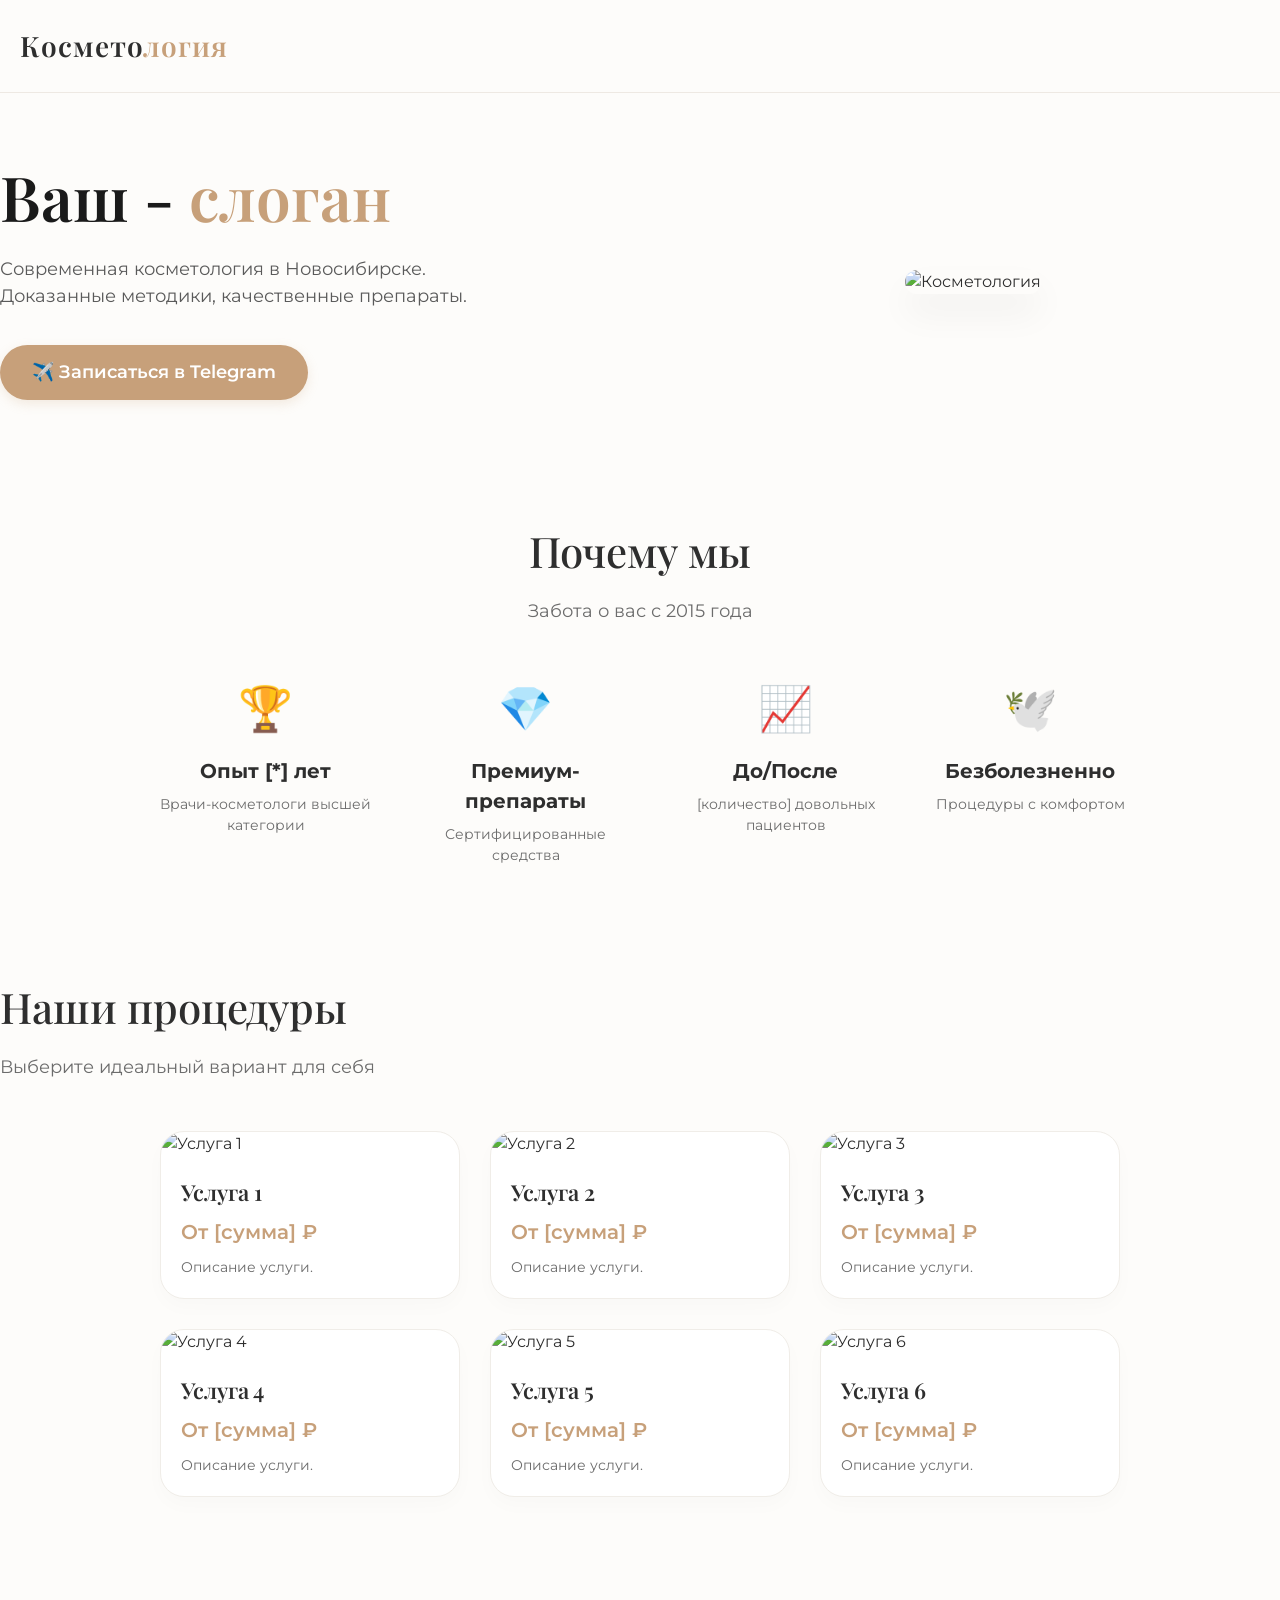
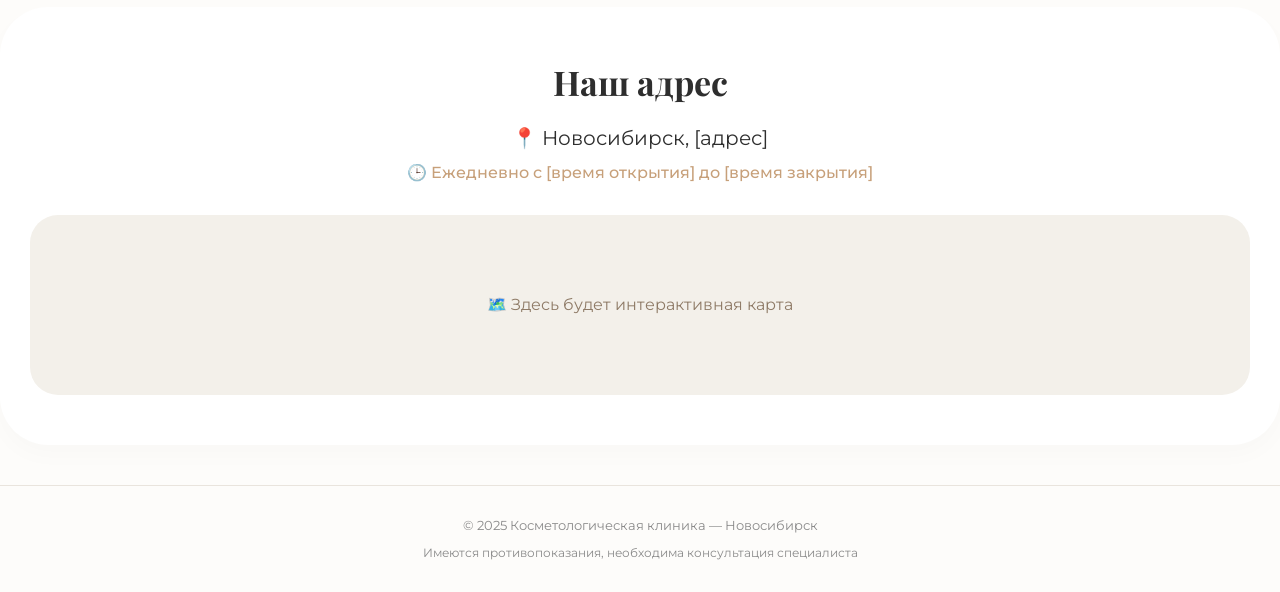
==== index.html @ be89365b "Add files via upload" ====
<!DOCTYPE html>
<html lang="ru">
<head>
    <meta charset="UTF-8">
    <meta name="viewport" content="width=device-width, initial-scale=1.0, user-scalable=yes">
    <title>Косметологическая клиника | Новосибирск</title>
    <!-- Премиальные шрифты -->
    <link href="https://fonts.googleapis.com/css2?family=Montserrat:wght@300;400;500;600;700&family=Playfair+Display:wght@400;500;600;700&display=swap" rel="stylesheet">
    <style>
        * {
            margin: 0;
            padding: 0;
            box-sizing: border-box;
        }

        body {
            background-color: #FDFCFA; /* светлый, тёплый фон */
            font-family: 'Montserrat', sans-serif;
            color: #2E2E2E;
            line-height: 1.5;
            scroll-behavior: smooth;
        }

        .container {
            max-width: 1300px;
            margin: 0 auto;
            padding: 0 20px;
        }

        /* ШАПКА */
        .header {
            padding: 25px 0;
            background: rgba(253,252,250,0.96);
            backdrop-filter: blur(8px);
            position: sticky;
            top: 0;
            z-index: 100;
            border-bottom: 1px solid #EEE9E3;
        }
        .logo {
            font-family: 'Playfair Display', serif;
            font-size: 28px;
            font-weight: 600;
            letter-spacing: 1px;
            color: #2E2E2E;
        }
        .logo span {
            color: #C7A07A; /* тёплый акцент */
        }

        /* ГЛАВНЫЙ ЭКРАН (HERO) */
        .hero {
            display: flex;
            align-items: center;
            justify-content: space-between;
            flex-wrap: wrap;
            gap: 50px;
            padding: 70px 0 50px;
        }
        .hero-content {
            flex: 1;
        }
        .hero-title {
            font-family: 'Playfair Display', serif;
            font-size: clamp(38px, 6vw, 62px);
            font-weight: 600;
            line-height: 1.1;
            margin-bottom: 25px;
            color: #1A1A1A;
        }
        .hero-title .accent {
            color: #C7A07A;
        }
        .hero-subtitle {
            font-size: 18px;
            font-weight: 400;
            margin-bottom: 35px;
            max-width: 500px;
            color: #5A5A5A;
        }
        .btn-telegram {
            display: inline-flex;
            align-items: center;
            gap: 12px;
            background: #C7A07A;
            color: white;
            padding: 14px 32px;
            border-radius: 50px;
            text-decoration: none;
            font-weight: 600;
            font-size: 18px;
            transition: all 0.3s;
            box-shadow: 0 4px 12px rgba(199,160,122,0.2);
        }
        .btn-telegram:hover {
            background: #B0855E;
            transform: translateY(-2px);
        }
        .hero-image {
            flex: 1;
            text-align: center;
        }
        .hero-image img {
            max-width: 100%;
            border-radius: 30px;
            box-shadow: 0 20px 35px rgba(0,0,0,0.05);
        }

        /* Блок преимуществ */
        .features {
            padding: 70px 0 40px;
            text-align: center;
        }
        .section-title {
            font-family: 'Playfair Display', serif;
            font-size: 42px;
            font-weight: 500;
            margin-bottom: 15px;
        }
        .section-sub {
            color: #6C6C6C;
            font-size: 18px;
            margin-bottom: 50px;
        }
        .features-grid {
            display: flex;
            flex-wrap: wrap;
            justify-content: center;
            gap: 40px;
        }
        .feature {
            max-width: 220px;
        }
        .feature-icon {
            font-size: 44px;
            margin-bottom: 15px;
        }
        .feature h4 {
            font-size: 20px;
            margin-bottom: 8px;
        }
        .feature p {
            font-size: 14px;
            color: #6C6C6C;
        }

        /* Услуги (6 карточек) */
        .services {
            padding: 70px 0;
        }
        .services-grid {
            display: flex;
            flex-wrap: wrap;
            gap: 30px;
            justify-content: center;
        }
        .service-card {
            background: #FFFFFF;
            border-radius: 24px;
            width: 300px;
            overflow: hidden;
            box-shadow: 0 8px 20px rgba(0,0,0,0.02);
            transition: all 0.4s;
            border: 1px solid #F0EDE8;
            opacity: 0;
            transform: translateY(30px);
            transition: opacity 0.7s ease, transform 0.7s ease, box-shadow 0.3s;
        }
        .service-card.visible {
            opacity: 1;
            transform: translateY(0);
        }
        .service-card:hover {
            transform: translateY(-6px);
            box-shadow: 0 20px 30px rgba(0,0,0,0.05);
        }
        .service-img {
            width: 100%;
            height: 200px;
            object-fit: cover;
        }
        .service-info {
            padding: 20px;
        }
        .service-name {
            font-family: 'Playfair Display', serif;
            font-size: 22px;
            font-weight: 600;
            margin-bottom: 8px;
        }
        .service-price {
            color: #C7A07A;
            font-size: 20px;
            font-weight: 600;
            margin-bottom: 10px;
        }
        .service-desc {
            font-size: 14px;
            color: #6C6C6C;
        }

        /* Локация */
        .location {
            background: #FFFFFF;
            border-radius: 48px;
            padding: 50px 30px;
            margin: 40px auto;
            text-align: center;
            box-shadow: 0 10px 25px rgba(0,0,0,0.02);
        }
        .location h3 {
            font-family: 'Playfair Display', serif;
            font-size: 34px;
            margin-bottom: 15px;
        }
        .address {
            font-size: 20px;
            margin-bottom: 8px;
        }
        .work-time {
            color: #C7A07A;
            font-weight: 500;
        }
        .map-placeholder {
            background: #F3F0EA;
            height: 180px;
            border-radius: 28px;
            margin-top: 30px;
            display: flex;
            align-items: center;
            justify-content: center;
            color: #8E7A66;
        }

        /* Футер */
        .footer {
            text-align: center;
            padding: 30px 0;
            border-top: 1px solid #E9E4DD;
            font-size: 13px;
            color: #8A8A8A;
        }

        @media (max-width: 800px) {
            .hero {
                flex-direction: column;
                text-align: center;
            }
            .hero-subtitle {
                margin-left: auto;
                margin-right: auto;
            }
            .section-title {
                font-size: 32px;
            }
            .service-card {
                width: 100%;
                max-width: 340px;
            }
        }
    </style>
</head>
<body>

<div class="header">
    <div class="container">
        <div class="logo">Космето<span>логия</span></div>
    </div>
</div>

<div class="hero container">
    <div class="hero-content">
        <h1 class="hero-title">Ваш - <span class="accent">слоган</span></h1>
        <p class="hero-subtitle">Современная косметология в Новосибирске. Доказанные методики, качественные препараты.</p>
        <!-- ЗАМЕНИТЕ ССЫЛКУ НА ВАШУ (бот или менеджер) -->
        <a href="https://t.me/ваш_логин" target="_blank" class="btn-telegram">✈️ Записаться в Telegram</a>
    </div>
    <div class="hero-image">
        <!-- ЗАМЕНИТЕ НА СВОЮ КАРТИНКУ -->
        <img src="https://avatars.mds.yandex.net/i?id=492011c2c0ffd00ecc04573c05a57e35_l-4825035-images-thumbs&n=13" alt="Косметология">
    </div>
</div>

<div class="features container">
    <h2 class="section-title">Почему мы</h2>
    <div class="section-sub">Забота о вас с 2015 года</div>
    <div class="features-grid">
        <div class="feature"><div class="feature-icon">🏆</div><h4>Опыт [*] лет</h4><p>Врачи-косметологи высшей категории</p></div>
        <div class="feature"><div class="feature-icon">💎</div><h4>Премиум-препараты</h4><p>Сертифицированные средства</p></div>
        <div class="feature"><div class="feature-icon">📈</div><h4>До/После</h4><p>[количество] довольных пациентов</p></div>
        <div class="feature"><div class="feature-icon">🕊️</div><h4>Безболезненно</h4><p>Процедуры с комфортом</p></div>
    </div>
</div>

<div class="services container">
    <h2 class="section-title">Наши процедуры</h2>
    <div class="section-sub">Выберите идеальный вариант для себя</div>
    <div class="services-grid">
        <!-- Услуга 1 -->
        <div class="service-card" data-animate>
            <img class="service-img" src="https://images.pexels.com/photos/4041392/pexels-photo-4041392.jpeg?auto=compress&cs=tinysrgb&w=600" alt="Услуга 1">
            <div class="service-info">
                <div class="service-name">Услуга 1</div>
                <div class="service-price">От [сумма] ₽</div>
                <div class="service-desc">Описание услуги.</div>
            </div>
        </div>
        <!-- Услуга 2 -->
        <div class="service-card" data-animate>
            <img class="service-img" src="https://images.pexels.com/photos/3997968/pexels-photo-3997968.jpeg?auto=compress&cs=tinysrgb&w=600" alt="Услуга 2">
            <div class="service-info">
                <div class="service-name">Услуга 2</div>
                <div class="service-price">От [сумма] ₽</div>
                <div class="service-desc">Описание услуги.</div>
            </div>
        </div>
        <!-- Услуга 3 -->
        <div class="service-card" data-animate>
            <img class="service-img" src="https://images.pexels.com/photos/3825535/pexels-photo-3825535.jpeg?auto=compress&cs=tinysrgb&w=600" alt="Услуга 3">
            <div class="service-info">
                <div class="service-name">Услуга 3</div>
                <div class="service-price">От [сумма] ₽</div>
                <div class="service-desc">Описание услуги.</div>
            </div>
        </div>
        <!-- Услуга 4 -->
        <div class="service-card" data-animate>
            <img class="service-img" src="https://melsytechclinics.ru/wp-content/uploads/inekczionnaya-kosmetologiya.jpeg" alt="Услуга 4">
            <div class="service-info">
                <div class="service-name">Услуга 4</div>
                <div class="service-price">От [сумма] ₽</div>
                <div class="service-desc">Описание услуги.</div>
            </div>
        </div>
        <!-- Услуга 5 -->
        <div class="service-card" data-animate>
            <img class="service-img" src="https://images.pexels.com/photos/4041392/pexels-photo-4041392.jpeg?auto=compress&cs=tinysrgb&w=600" alt="Услуга 5">
            <div class="service-info">
                <div class="service-name">Услуга 5</div>
                <div class="service-price">От [сумма] ₽</div>
                <div class="service-desc">Описание услуги.</div>
            </div>
        </div>
        <!-- Услуга 6 -->
        <div class="service-card" data-animate>
            <img class="service-img" src="https://images.pexels.com/photos/3997968/pexels-photo-3997968.jpeg?auto=compress&cs=tinysrgb&w=600" alt="Услуга 6">
            <div class="service-info">
                <div class="service-name">Услуга 6</div>
                <div class="service-price">От [сумма] ₽</div>
                <div class="service-desc">Описание услуги.</div>
            </div>
        </div>
    </div>
</div>

<div class="location container">
    <h3>Наш адрес</h3>
    <div class="address">📍 Новосибирск, [адрес]</div>
    <div class="work-time">🕒 Ежедневно с [время открытия] до [время закрытия]</div>
    <div class="map-placeholder">
        🗺️ Здесь будет интерактивная карта
    </div>
</div>

<div class="footer container">
    <p>© 2025 Косметологическая клиника — Новосибирск</p>
    <p style="font-size: 12px; margin-top: 8px;">Имеются противопоказания, необходима консультация специалиста</p>
</div>

<script>
    // Анимация появления при скролле
    const cards = document.querySelectorAll('[data-animate]');
    const observer = new IntersectionObserver((entries) => {
        entries.forEach(entry => {
            if (entry.isIntersecting) {
                entry.target.classList.add('visible');
            }
        });
    }, { threshold: 0.2 });
    cards.forEach(card => observer.observe(card));

    // Если карточки уже видны при загрузке
    window.addEventListener('load', () => {
        cards.forEach(card => {
            const rect = card.getBoundingClientRect();
            if (rect.top < window.innerHeight - 100) {
                card.classList.add('visible');
            }
        });
    });
</script>
</body>
</html>
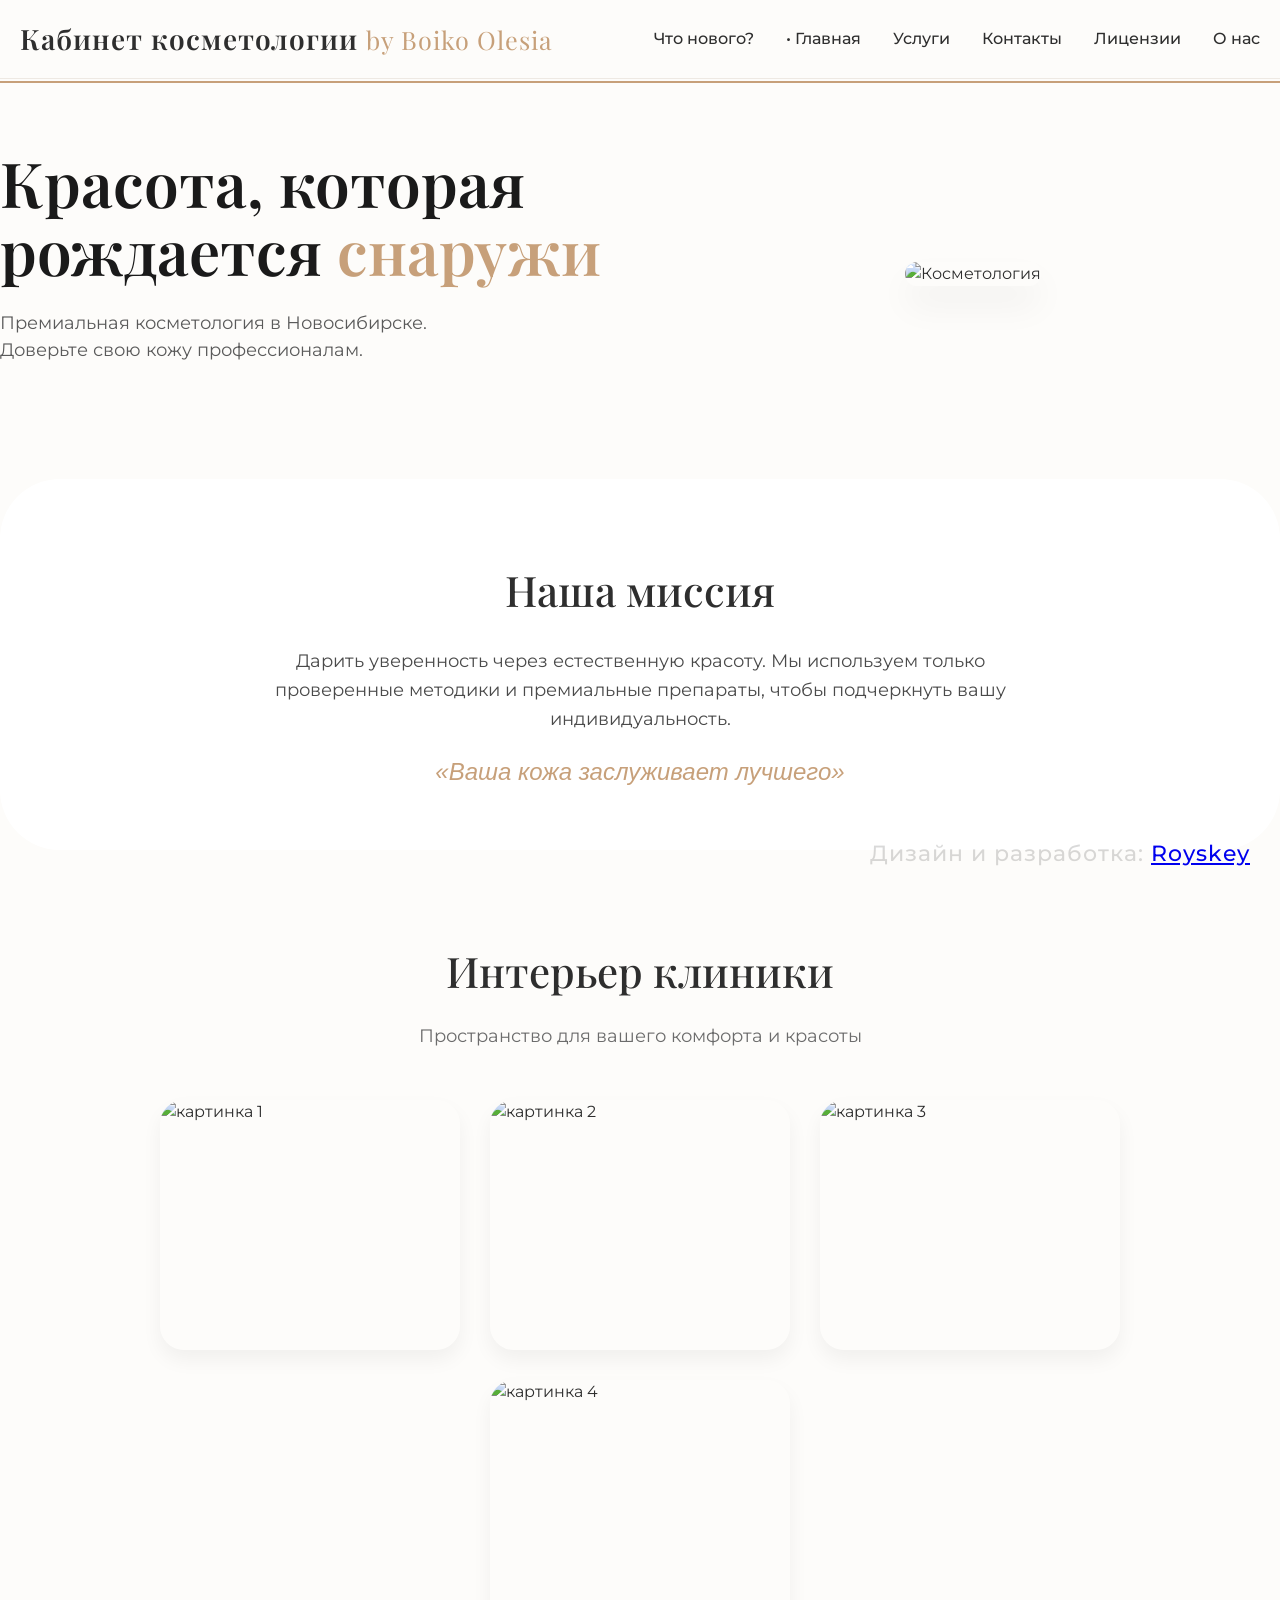
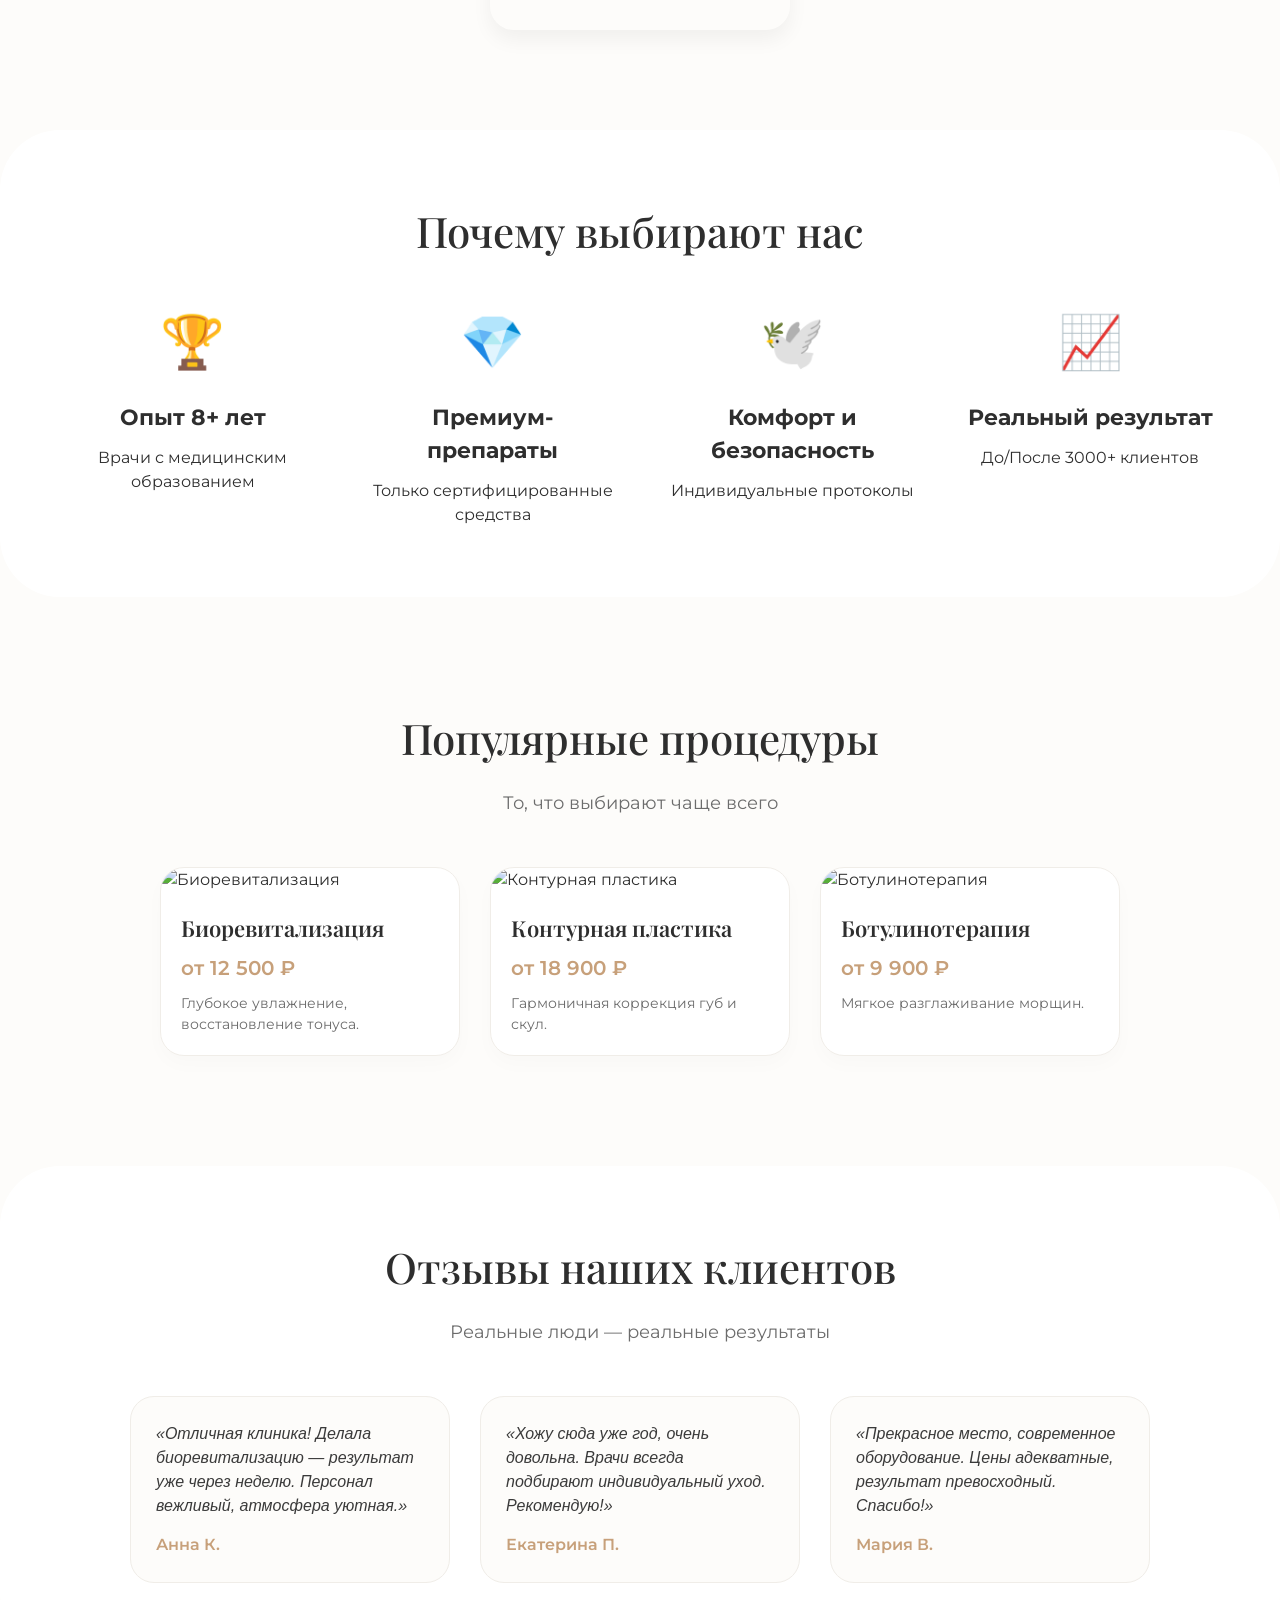
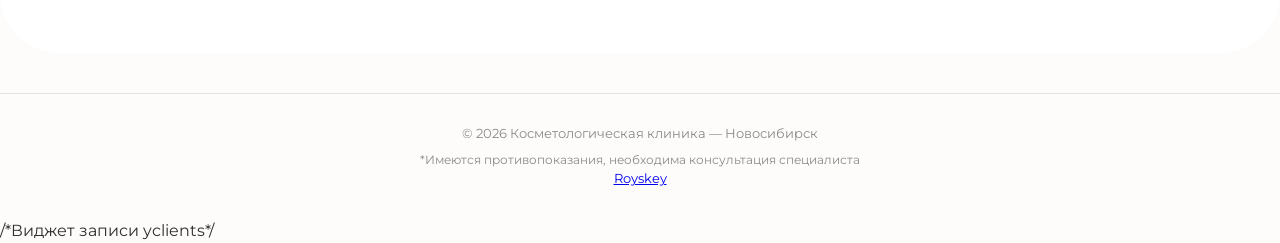
==== commit 2f30f4f7: "Add files via upload" ====
--- a/index.html
+++ b/index.html
@@ -1,393 +1,199 @@
 <!DOCTYPE html>
 <html lang="ru">
+
 <head>
     <meta charset="UTF-8">
     <meta name="viewport" content="width=device-width, initial-scale=1.0, user-scalable=yes">
-    <title>Косметологическая клиника | Новосибирск</title>
-    <!-- Премиальные шрифты -->
+    <title>Кабинет косметологии by Boiko Olesia | Главная</title>
+    <!-- Подключаем общий CSS -->
+    <link rel="stylesheet" href="style2.css">
+    <!-- Шрифты -->
     <link href="https://fonts.googleapis.com/css2?family=Montserrat:wght@300;400;500;600;700&family=Playfair+Display:wght@400;500;600;700&display=swap" rel="stylesheet">
-    <style>
-        * {
-            margin: 0;
-            padding: 0;
-            box-sizing: border-box;
+
+<!-- Код для формы заявки QForm-->
+<script type="text/javascript" async="async">
+      (function () {
+    function init() {
+          const scr = document.createElement("script");
+          scr.type = "text/javascript";
+          scr.async = "async";
+          scr.src = "//cdn.qform.io/forms.js?v=" + new Date().getTime();
+          scr.charset="UTF-8";
+          const scrInsert = document.getElementsByTagName("script")[0];
+          scrInsert.parentNode.insertBefore(scr, scrInsert);
         }
+        const d = document;
+        const w = window;
+        if (d.readyState === "interactive") {
+          init();
+        } else {
+          if (w.attachEvent) {
+    w.attachEvent("onload", init);
+          } else {
+    w.addEventListener("DOMContentLoaded", init, false);
+          }
+        }
+      })();
+    </script>
 
-        body {
-            background-color: #FDFCFA; /* светлый, тёплый фон */
-            font-family: 'Montserrat', sans-serif;
-            color: #2E2E2E;
-            line-height: 1.5;
-            scroll-behavior: smooth;
-        }
+</head>
 
-        .container {
-            max-width: 1300px;
-            margin: 0 auto;
-            padding: 0 20px;
-        }
-
-        /* ШАПКА */
-        .header {
-            padding: 25px 0;
-            background: rgba(253,252,250,0.96);
-            backdrop-filter: blur(8px);
-            position: sticky;
-            top: 0;
-            z-index: 100;
-            border-bottom: 1px solid #EEE9E3;
-        }
-        .logo {
-            font-family: 'Playfair Display', serif;
-            font-size: 28px;
-            font-weight: 600;
-            letter-spacing: 1px;
-            color: #2E2E2E;
-        }
-        .logo span {
-            color: #C7A07A; /* тёплый акцент */
-        }
-
-        /* ГЛАВНЫЙ ЭКРАН (HERO) */
-        .hero {
-            display: flex;
-            align-items: center;
-            justify-content: space-between;
-            flex-wrap: wrap;
-            gap: 50px;
-            padding: 70px 0 50px;
-        }
-        .hero-content {
-            flex: 1;
-        }
-        .hero-title {
-            font-family: 'Playfair Display', serif;
-            font-size: clamp(38px, 6vw, 62px);
-            font-weight: 600;
-            line-height: 1.1;
-            margin-bottom: 25px;
-            color: #1A1A1A;
-        }
-        .hero-title .accent {
-            color: #C7A07A;
-        }
-        .hero-subtitle {
-            font-size: 18px;
-            font-weight: 400;
-            margin-bottom: 35px;
-            max-width: 500px;
-            color: #5A5A5A;
-        }
-        .btn-telegram {
-            display: inline-flex;
-            align-items: center;
-            gap: 12px;
-            background: #C7A07A;
-            color: white;
-            padding: 14px 32px;
-            border-radius: 50px;
-            text-decoration: none;
-            font-weight: 600;
-            font-size: 18px;
-            transition: all 0.3s;
-            box-shadow: 0 4px 12px rgba(199,160,122,0.2);
-        }
-        .btn-telegram:hover {
-            background: #B0855E;
-            transform: translateY(-2px);
-        }
-        .hero-image {
-            flex: 1;
-            text-align: center;
-        }
-        .hero-image img {
-            max-width: 100%;
-            border-radius: 30px;
-            box-shadow: 0 20px 35px rgba(0,0,0,0.05);
-        }
-
-        /* Блок преимуществ */
-        .features {
-            padding: 70px 0 40px;
-            text-align: center;
-        }
-        .section-title {
-            font-family: 'Playfair Display', serif;
-            font-size: 42px;
-            font-weight: 500;
-            margin-bottom: 15px;
-        }
-        .section-sub {
-            color: #6C6C6C;
-            font-size: 18px;
-            margin-bottom: 50px;
-        }
-        .features-grid {
-            display: flex;
-            flex-wrap: wrap;
-            justify-content: center;
-            gap: 40px;
-        }
-        .feature {
-            max-width: 220px;
-        }
-        .feature-icon {
-            font-size: 44px;
-            margin-bottom: 15px;
-        }
-        .feature h4 {
-            font-size: 20px;
-            margin-bottom: 8px;
-        }
-        .feature p {
-            font-size: 14px;
-            color: #6C6C6C;
-        }
-
-        /* Услуги (6 карточек) */
-        .services {
-            padding: 70px 0;
-        }
-        .services-grid {
-            display: flex;
-            flex-wrap: wrap;
-            gap: 30px;
-            justify-content: center;
-        }
-        .service-card {
-            background: #FFFFFF;
-            border-radius: 24px;
-            width: 300px;
-            overflow: hidden;
-            box-shadow: 0 8px 20px rgba(0,0,0,0.02);
-            transition: all 0.4s;
-            border: 1px solid #F0EDE8;
-            opacity: 0;
-            transform: translateY(30px);
-            transition: opacity 0.7s ease, transform 0.7s ease, box-shadow 0.3s;
-        }
-        .service-card.visible {
-            opacity: 1;
-            transform: translateY(0);
-        }
-        .service-card:hover {
-            transform: translateY(-6px);
-            box-shadow: 0 20px 30px rgba(0,0,0,0.05);
-        }
-        .service-img {
-            width: 100%;
-            height: 200px;
-            object-fit: cover;
-        }
-        .service-info {
-            padding: 20px;
-        }
-        .service-name {
-            font-family: 'Playfair Display', serif;
-            font-size: 22px;
-            font-weight: 600;
-            margin-bottom: 8px;
-        }
-        .service-price {
-            color: #C7A07A;
-            font-size: 20px;
-            font-weight: 600;
-            margin-bottom: 10px;
-        }
-        .service-desc {
-            font-size: 14px;
-            color: #6C6C6C;
-        }
-
-        /* Локация */
-        .location {
-            background: #FFFFFF;
-            border-radius: 48px;
-            padding: 50px 30px;
-            margin: 40px auto;
-            text-align: center;
-            box-shadow: 0 10px 25px rgba(0,0,0,0.02);
-        }
-        .location h3 {
-            font-family: 'Playfair Display', serif;
-            font-size: 34px;
-            margin-bottom: 15px;
-        }
-        .address {
-            font-size: 20px;
-            margin-bottom: 8px;
-        }
-        .work-time {
-            color: #C7A07A;
-            font-weight: 500;
-        }
-        .map-placeholder {
-            background: #F3F0EA;
-            height: 180px;
-            border-radius: 28px;
-            margin-top: 30px;
-            display: flex;
-            align-items: center;
-            justify-content: center;
-            color: #8E7A66;
-        }
-
-        /* Футер */
-        .footer {
-            text-align: center;
-            padding: 30px 0;
-            border-top: 1px solid #E9E4DD;
-            font-size: 13px;
-            color: #8A8A8A;
-        }
-
-        @media (max-width: 800px) {
-            .hero {
-                flex-direction: column;
-                text-align: center;
-            }
-            .hero-subtitle {
-                margin-left: auto;
-                margin-right: auto;
-            }
-            .section-title {
-                font-size: 32px;
-            }
-            .service-card {
-                width: 100%;
-                max-width: 340px;
-            }
-        }
-    </style>
-</head>
 <body>
 
-<div class="header">
-    <div class="container">
-        <div class="logo">Космето<span>логия</span></div>
-    </div>
-</div>
-
-<div class="hero container">
-    <div class="hero-content">
-        <h1 class="hero-title">Ваш - <span class="accent">слоган</span></h1>
-        <p class="hero-subtitle">Современная косметология в Новосибирске. Доказанные методики, качественные препараты.</p>
-        <!-- ЗАМЕНИТЕ ССЫЛКУ НА ВАШУ (бот или менеджер) -->
-        <a href="https://t.me/ваш_логин" target="_blank" class="btn-telegram">✈️ Записаться в Telegram</a>
-    </div>
-    <div class="hero-image">
-        <!-- ЗАМЕНИТЕ НА СВОЮ КАРТИНКУ -->
-        <img src="https://avatars.mds.yandex.net/i?id=492011c2c0ffd00ecc04573c05a57e35_l-4825035-images-thumbs&n=13" alt="Косметология">
-    </div>
-</div>
-
-<div class="features container">
-    <h2 class="section-title">Почему мы</h2>
-    <div class="section-sub">Забота о вас с 2015 года</div>
-    <div class="features-grid">
-        <div class="feature"><div class="feature-icon">🏆</div><h4>Опыт [*] лет</h4><p>Врачи-косметологи высшей категории</p></div>
-        <div class="feature"><div class="feature-icon">💎</div><h4>Премиум-препараты</h4><p>Сертифицированные средства</p></div>
-        <div class="feature"><div class="feature-icon">📈</div><h4>До/После</h4><p>[количество] довольных пациентов</p></div>
-        <div class="feature"><div class="feature-icon">🕊️</div><h4>Безболезненно</h4><p>Процедуры с комфортом</p></div>
-    </div>
-</div>
-
-<div class="services container">
-    <h2 class="section-title">Наши процедуры</h2>
-    <div class="section-sub">Выберите идеальный вариант для себя</div>
-    <div class="services-grid">
-        <!-- Услуга 1 -->
-        <div class="service-card" data-animate>
-            <img class="service-img" src="https://images.pexels.com/photos/4041392/pexels-photo-4041392.jpeg?auto=compress&cs=tinysrgb&w=600" alt="Услуга 1">
-            <div class="service-info">
-                <div class="service-name">Услуга 1</div>
-                <div class="service-price">От [сумма] ₽</div>
-                <div class="service-desc">Описание услуги.</div>
+    <!-- ШАПКА -->
+    <div class="header">
+        <div class="container">
+            <a href="index.html" class="logo">Кабинет косметологии <span style="font-weight: 400; font-size: 0.9em;">by Boiko Olesia</span></a>
+            <div class="burger" id="burgerBtn">
+                <span></span><span></span><span></span>
             </div>
-        </div>
-        <!-- Услуга 2 -->
-        <div class="service-card" data-animate>
-            <img class="service-img" src="https://images.pexels.com/photos/3997968/pexels-photo-3997968.jpeg?auto=compress&cs=tinysrgb&w=600" alt="Услуга 2">
-            <div class="service-info">
-                <div class="service-name">Услуга 2</div>
-                <div class="service-price">От [сумма] ₽</div>
-                <div class="service-desc">Описание услуги.</div>
-            </div>
-        </div>
-        <!-- Услуга 3 -->
-        <div class="service-card" data-animate>
-            <img class="service-img" src="https://images.pexels.com/photos/3825535/pexels-photo-3825535.jpeg?auto=compress&cs=tinysrgb&w=600" alt="Услуга 3">
-            <div class="service-info">
-                <div class="service-name">Услуга 3</div>
-                <div class="service-price">От [сумма] ₽</div>
-                <div class="service-desc">Описание услуги.</div>
-            </div>
-        </div>
-        <!-- Услуга 4 -->
-        <div class="service-card" data-animate>
-            <img class="service-img" src="https://melsytechclinics.ru/wp-content/uploads/inekczionnaya-kosmetologiya.jpeg" alt="Услуга 4">
-            <div class="service-info">
-                <div class="service-name">Услуга 4</div>
-                <div class="service-price">От [сумма] ₽</div>
-                <div class="service-desc">Описание услуги.</div>
-            </div>
-        </div>
-        <!-- Услуга 5 -->
-        <div class="service-card" data-animate>
-            <img class="service-img" src="https://images.pexels.com/photos/4041392/pexels-photo-4041392.jpeg?auto=compress&cs=tinysrgb&w=600" alt="Услуга 5">
-            <div class="service-info">
-                <div class="service-name">Услуга 5</div>
-                <div class="service-price">От [сумма] ₽</div>
-                <div class="service-desc">Описание услуги.</div>
-            </div>
-        </div>
-        <!-- Услуга 6 -->
-        <div class="service-card" data-animate>
-            <img class="service-img" src="https://images.pexels.com/photos/3997968/pexels-photo-3997968.jpeg?auto=compress&cs=tinysrgb&w=600" alt="Услуга 6">
-            <div class="service-info">
-                <div class="service-name">Услуга 6</div>
-                <div class="service-price">От [сумма] ₽</div>
-                <div class="service-desc">Описание услуги.</div>
+            <div class="nav" id="navMenu">
+                <a href="changelog.html">Что нового?</a>
+                <a href="index.html">• Главная</a>
+                <a href="services.html">Услуги</a>
+                <a href="contacts.html">Контакты</a>
+                <a href="licenses.html">Лицензии</a>
+                <a href="about.html">О нас</a>
             </div>
         </div>
     </div>
-</div>
 
-<div class="location container">
-    <h3>Наш адрес</h3>
-    <div class="address">📍 Новосибирск, [адрес]</div>
-    <div class="work-time">🕒 Ежедневно с [время открытия] до [время закрытия]</div>
-    <div class="map-placeholder">
-        🗺️ Здесь будет интерактивная карта
+    <main>
+        <!-- ГЕРОЙ -->
+        <div class="hero container">
+            <div class="hero-content">
+                <h1 class="hero-title">Красота, которая рождается <span class="accent">снаружи</span></h1>
+                <p class="hero-subtitle">Премиальная косметология в Новосибирске. Доверьте свою кожу профессионалам.</p>
+                <div data-formid="form_qC2CbaSYQ5xmWngBVQt9mA2mxAP6-j2U"></div>
+            </div>
+
+            <div class="hero-image">
+                <img src="https://www.apriori-dz.ru/images/weare4.jpg" alt="Косметология">
+            </div>
+        </div>
+
+        <!-- МИССИЯ -->
+        <div class="mission">
+            <div class="container">
+                <h2>Наша миссия</h2>
+                <p>Дарить уверенность через естественную красоту. Мы используем только проверенные методики и премиальные препараты, чтобы подчеркнуть вашу индивидуальность.</p>
+                <div class="slogan">«Ваша кожа заслуживает лучшего»</div>
+            </div>
+        </div>
+
+        <!-- ГАЛЕРЕЯ ИНТЕРЬЕРОВ -->
+        <div class="gallery container">
+            <h2 class="section-title">Интерьер клиники</h2>
+            <div class="section-sub">Пространство для вашего комфорта и красоты</div>
+            <div class="gallery-grid">
+                <div class="gallery-item"><img src="img/g1.jpg" alt="картинка 1"></div>
+                <div class="gallery-item"><img src="img/g2.jpg" alt="картинка 2"></div>
+                <div class="gallery-item"><img src="img/g3.jpg" alt="картинка 3"></div>
+                <div class="gallery-item"><img src="img/g4.jpg" alt="картинка 4"></div>
+            </div>
+        </div>
+
+        <!-- ЦЕННОСТИ -->
+        <div class="values">
+            <div class="container">
+                <h2 class="section-title">Почему выбирают нас</h2>
+                <div class="values-grid">
+                    <div class="value-card">
+                        <div class="value-icon">🏆</div>
+                        <h4>Опыт 8+ лет</h4>
+                        <p>Врачи с медицинским образованием</p>
+                    </div>
+                    <div class="value-card">
+                        <div class="value-icon">💎</div>
+                        <h4>Премиум-препараты</h4>
+                        <p>Только сертифицированные средства</p>
+                    </div>
+                    <div class="value-card">
+                        <div class="value-icon">🕊️</div>
+                        <h4>Комфорт и безопасность</h4>
+                        <p>Индивидуальные протоколы</p>
+                    </div>
+                    <div class="value-card">
+                        <div class="value-icon">📈</div>
+                        <h4>Реальный результат</h4>
+                        <p>До/После 3000+ клиентов</p>
+                    </div>
+                </div>
+            </div>
+        </div>
+
+        <!-- ПОПУЛЯРНЫЕ УСЛУГИ -->
+        <div class="services container">
+            <h2 class="section-title">Популярные процедуры</h2>
+            <div class="section-sub">То, что выбирают чаще всего</div>
+            <div class="services-grid">
+                <div class="service-card" data-animate>
+                    <img class="service-img" src="img/pr1.jpg" alt="Биоревитализация">
+                    <div class="service-info">
+                        <div class="service-name">Биоревитализация</div>
+                        <div class="service-price">от 12 500 ₽</div>
+                        <div class="service-desc">Глубокое увлажнение, восстановление тонуса.</div>
+                    </div>
+                </div>
+                <div class="service-card" data-animate>
+                    <img class="service-img" src="img/pr2.jpg" alt="Контурная пластика">
+                    <div class="service-info">
+                        <div class="service-name">Контурная пластика</div>
+                        <div class="service-price">от 18 900 ₽</div>
+                        <div class="service-desc">Гармоничная коррекция губ и скул.</div>
+                    </div>
+                </div>
+                <div class="service-card" data-animate>
+                    <img class="service-img" src="img/pr3.jpg" alt="Ботулинотерапия">
+                    <div class="service-info">
+                        <div class="service-name">Ботулинотерапия</div>
+                        <div class="service-price">от 9 900 ₽</div>
+                        <div class="service-desc">Мягкое разглаживание морщин.</div>
+                    </div>
+                </div>
+            </div>
+        </div>
+
+        <!-- ОТЗЫВЫ -->
+        <div class="reviews">
+            <div class="container">
+                <h2 class="section-title">Отзывы наших клиентов</h2>
+                <div class="section-sub">Реальные люди — реальные результаты</div>
+                <div class="reviews-grid">
+                    <div class="review-card">
+                        <div class="review-text">«Отличная клиника! Делала биоревитализацию — результат уже через неделю. Персонал вежливый, атмосфера уютная.»</div>
+                        <div class="review-author">Анна К.</div>
+                    </div>
+                    <div class="review-card">
+                        <div class="review-text">«Хожу сюда уже год, очень довольна. Врачи всегда подбирают индивидуальный уход. Рекомендую!»</div>
+                        <div class="review-author">Екатерина П.</div>
+                    </div>
+                    <div class="review-card">
+                        <div class="review-text">«Прекрасное место, современное оборудование. Цены адекватные, результат превосходный. Спасибо!»</div>
+                        <div class="review-author">Мария В.</div>
+                    </div>
+                </div>
+            </div>
+        </div>
+    </main>
+
+    <!-- ПОДВАЛ -->
+    <div class="footer container">
+        <p>© 2026 Косметологическая клиника — Новосибирск</p>
+        <p style="font-size: 12px; margin-top: 8px;">*Имеются противопоказания, необходима консультация специалиста</p>
+        <a href="https://max.ru/u/f9LHodD0cOLWiEgRhCEgfaOuINjwMWbU_dWpgs8yVqMPhD2Jj-6M0Y_9y_U" target="_blank" rel="noopener noreferrer">Royskey</a>
     </div>
-</div>
 
-<div class="footer container">
-    <p>© 2025 Косметологическая клиника — Новосибирск</p>
-    <p style="font-size: 12px; margin-top: 8px;">Имеются противопоказания, необходима консультация специалиста</p>
-</div>
+    <!-- ФИКСИРОВАННЫЙ ВОДЯНОЙ ЗНАК -->
+    <div style="position: fixed; bottom: 20px; right: 20px; font-size: 22px; font-weight: 500; color: rgba(0,0,0,0.15); background: transparent; padding: 10px; z-index: 1000; font-family: 'Montserrat', sans-serif; letter-spacing: 1px;">
+        Дизайн и разработка: <a href="https://max.ru/u/f9LHodD0cOLWiEgRhCEgfaOuINjwMWbU_dWpgs8yVqMPhD2Jj-6M0Y_9y_U" target="_blank" rel="noopener noreferrer">Royskey</a>
+    </div>
 
-<script>
-    // Анимация появления при скролле
-    const cards = document.querySelectorAll('[data-animate]');
-    const observer = new IntersectionObserver((entries) => {
-        entries.forEach(entry => {
-            if (entry.isIntersecting) {
-                entry.target.classList.add('visible');
-            }
-        });
-    }, { threshold: 0.2 });
-    cards.forEach(card => observer.observe(card));
+    <!-- Подключаем общий JS -->
+    <script src="main.js" defer></script>
+    /*Виджет записи yclients*/
+    <script type="text/javascript" src="https://w2121756.yclients.com/widgetJS" charset="UTF-8"></script>
 
-    // Если карточки уже видны при загрузке
-    window.addEventListener('load', () => {
-        cards.forEach(card => {
-            const rect = card.getBoundingClientRect();
-            if (rect.top < window.innerHeight - 100) {
-                card.classList.add('visible');
-            }
-        });
-    });
-</script>
 </body>
+
 </html>
--- a/style2.css
+++ b/style2.css
@@ -0,0 +1,851 @@
+/* =============================================
+   Косметологическая клиника — Глобальные стили
+   ============================================= */
+
+/* ---------- Сброс и база ---------- */
+* {
+    margin: 0;
+    padding: 0;
+    box-sizing: border-box;
+}
+
+body {
+    background-color: #FDFCFA;
+    font-family: 'Montserrat', sans-serif;
+    color: #2E2E2E;
+    line-height: 1.5;
+    scroll-behavior: smooth;
+}
+
+.container {
+    max-width: 1300px;
+    margin: 0 auto;
+    padding: 0 20px;
+}
+
+/* ---------- Шапка (общая для всех страниц) ---------- */
+.header {
+    background: rgba(253, 252, 250, 0.96);
+    backdrop-filter: blur(8px);
+    position: sticky;
+    top: 0;
+    z-index: 100;
+    border-bottom: 1px solid #EEE9E3;
+    padding: 18px 0;
+}
+
+.header .container {
+    display: flex;
+    justify-content: space-between;
+    align-items: center;
+    flex-wrap: wrap;
+}
+
+.logo {
+    font-family: 'Playfair Display', serif;
+    font-size: 28px;
+    font-weight: 600;
+    letter-spacing: 1px;
+    color: #2E2E2E;
+    text-decoration: none;
+    white-space: normal;
+    word-break: keep-all; /* запрещает разрыв внутри слов */
+}
+
+.logo-author {
+    font-weight: 400;
+    font-size: 0.9em;
+    white-space: nowrap; /* чтобы «by Boiko Olesia» не разрывалось */
+}
+
+@media (max-width: 550px) {
+    .logo {
+        font-size: 20px;
+        display: inline-block;
+        max-width: 70%;
+    }
+    .logo-author {
+        display: block; /* переводит подпись на новую строку */
+        margin-top: 2px;
+        white-space: normal; /* разрешает перенос, если совсем узко */
+    }
+}
+
+.logo span {
+    color: #C7A07A;
+}
+
+.nav {
+    display: flex;
+    gap: 32px;
+    align-items: center;
+}
+
+.nav a {
+    text-decoration: none;
+    font-weight: 500;
+    color: #2E2E2E;
+    transition: color 0.2s;
+    font-size: 16px;
+}
+
+.nav a:hover {
+    color: #C7A07A;
+}
+
+/* Бургер-меню (мобильная версия) */
+.burger {
+    display: none;
+    flex-direction: column;
+    cursor: pointer;
+    gap: 5px;
+    margin-left: auto;
+}
+
+.burger span {
+    width: 25px;
+    height: 2px;
+    background-color: #2E2E2E;
+    transition: 0.3s;
+}
+
+@media (max-width: 768px) {
+    .burger {
+        display: flex;
+    }
+
+    .nav {
+        position: fixed;
+        top: 70px;
+        left: -100%;
+        width: 100%;
+        height: calc(100vh - 70px);
+        background: #FDFCFA;
+        flex-direction: column;
+        justify-content: center;
+        gap: 40px;
+        transition: 0.3s;
+        backdrop-filter: blur(10px);
+        z-index: 99;
+    }
+
+    .nav.active {
+        left: 0;
+    }
+
+    .burger.active span:nth-child(1) {
+        transform: rotate(45deg) translate(5px, 5px);
+    }
+
+    .burger.active span:nth-child(2) {
+        opacity: 0;
+    }
+
+    .burger.active span:nth-child(3) {
+        transform: rotate(-45deg) translate(5px, -5px);
+    }
+}
+
+/* ---------- Подвал (общий) ---------- */
+.footer {
+    text-align: center;
+    padding: 30px 0;
+    border-top: 1px solid #E9E4DD;
+    font-size: 13px;
+    color: #8A8A8A;
+}
+
+/* ---------- Кнопка Telegram (общая) ---------- */
+.btn-telegram {
+    display: inline-flex;
+    align-items: center;
+    gap: 12px;
+    background: #C7A07A;
+    color: white;
+    padding: 14px 32px;
+    border-radius: 50px;
+    text-decoration: none;
+    font-weight: 600;
+    font-size: 18px;
+    transition: all 0.3s;
+    box-shadow: 0 4px 12px rgba(199, 160, 122, 0.2);
+    cursor: pointer;
+    border: none;
+    margin: 20px auto;
+    width: fit-content;
+}
+
+.btn-telegram:hover {
+    background: #B0855E;
+    transform: translateY(-2px);
+}
+
+/* ---------- Общие стили для заголовков страниц ---------- */
+.page-title {
+    font-family: 'Playfair Display', serif;
+    font-size: 48px;
+    font-weight: 500;
+    margin: 50px 0 30px;
+    text-align: center;
+    color: #1A1A1A;
+    opacity: 0;
+    transform: translateY(25px);
+    transition: opacity 0.7s ease, transform 0.7s ease;
+}
+
+.page-title.visible {
+    opacity: 1;
+    transform: translateY(0);
+}
+
+.section-title {
+    font-family: 'Playfair Display', serif;
+    font-size: 42px;
+    font-weight: 500;
+    text-align: center;
+    margin-bottom: 20px;
+}
+
+.section-sub {
+    text-align: center;
+    color: #6C6C6C;
+    margin-bottom: 50px;
+    font-size: 18px;
+}
+
+/* ---------- Стили для главной страницы (index) ---------- */
+.hero {
+    display: flex;
+    align-items: center;
+    justify-content: space-between;
+    flex-wrap: wrap;
+    gap: 50px;
+    padding: 70px 0 50px;
+}
+
+.hero-content {
+    flex: 1;
+    text-align: left;
+}
+
+.hero-title {
+    font-family: 'Playfair Display', serif;
+    font-size: clamp(38px, 6vw, 62px);
+    font-weight: 600;
+    line-height: 1.1;
+    margin-bottom: 25px;
+    color: #1A1A1A;
+}
+
+.hero-title .accent {
+    color: #C7A07A;
+}
+
+.hero-subtitle {
+    font-size: 18px;
+    font-weight: 400;
+    margin-bottom: 35px;
+    max-width: 500px;
+    color: #5A5A5A;
+}
+
+.hero-image {
+    flex: 1;
+    text-align: center;
+}
+
+.hero-image img {
+    width: 300px;
+    height: 250px;
+    object-fit: cover;
+    border-radius: 30px;
+    box-shadow: 0 20px 35px rgba(0, 0, 0, 0.05);
+}
+
+.mission {
+    text-align: center;
+    padding: 80px 0 60px;
+    background: #FFFFFF;
+    border-radius: 60px;
+    margin: 30px 0;
+}
+
+.mission h2 {
+    font-family: 'Playfair Display', serif;
+    font-size: 42px;
+    font-weight: 500;
+    margin-bottom: 25px;
+}
+
+.mission p {
+    max-width: 800px;
+    margin: 0 auto 20px;
+    font-size: 18px;
+    color: #4A4A4A;
+    line-height: 1.6;
+}
+
+.slogan {
+    font-size: 24px;
+    font-style: italic;
+    color: #C7A07A;
+    margin-top: 20px;
+}
+
+.gallery {
+    padding: 60px 0;
+}
+
+.gallery-grid {
+    display: flex;
+    flex-wrap: wrap;
+    gap: 30px;
+    justify-content: center;
+}
+
+.gallery-item {
+    width: 300px;
+    height: 250px;
+    border-radius: 24px;
+    overflow: hidden;
+    box-shadow: 0 10px 20px rgba(0, 0, 0, 0.05);
+    transition: transform 0.3s;
+}
+
+.gallery-item:hover {
+    transform: translateY(-5px);
+}
+
+.gallery-item img {
+    width: 100%;
+    height: 100%;
+    object-fit: cover;
+    display: block;
+}
+
+.values {
+    background: #FFFFFF;
+    padding: 70px 0;
+    border-radius: 60px;
+    margin: 40px 0;
+}
+
+.values-grid {
+    display: flex;
+    flex-wrap: wrap;
+    justify-content: center;
+    gap: 50px;
+    margin-top: 40px;
+}
+
+.value-card {
+    text-align: center;
+    max-width: 250px;
+}
+
+.value-icon {
+    font-size: 52px;
+    margin-bottom: 20px;
+}
+
+.value-card h4 {
+    font-size: 22px;
+    margin-bottom: 12px;
+}
+
+.services {
+    padding: 70px 0;
+}
+
+.services-grid {
+    display: flex;
+    flex-wrap: wrap;
+    gap: 30px;
+    justify-content: center;
+}
+
+.service-card {
+    background: #FFFFFF;
+    border-radius: 24px;
+    width: 300px;
+    overflow: hidden;
+    box-shadow: 0 8px 20px rgba(0, 0, 0, 0.02);
+    border: 1px solid #F0EDE8;
+    opacity: 0;
+    transform: translateY(30px);
+    transition: opacity 0.7s ease, transform 0.7s ease;
+}
+
+.service-card:hover {
+    transform: translateY(-6px);
+    box-shadow: 0 20px 30px rgba(0, 0, 0, 0.05);
+}
+
+.service-img {
+    width: 100%;
+    height: 200px;
+    object-fit: cover;
+}
+
+.service-info {
+    padding: 20px;
+}
+
+.service-name {
+    font-family: 'Playfair Display', serif;
+    font-size: 22px;
+    font-weight: 600;
+    margin-bottom: 8px;
+}
+
+.service-price {
+    color: #C7A07A;
+    font-size: 20px;
+    font-weight: 600;
+    margin-bottom: 10px;
+}
+
+.service-desc {
+    font-size: 14px;
+    color: #6C6C6C;
+}
+
+.reviews {
+    background: #FFFFFF;
+    padding: 70px 0;
+    border-radius: 60px;
+    margin: 40px 0;
+}
+
+.reviews-grid {
+    display: flex;
+    flex-wrap: wrap;
+    justify-content: center;
+    gap: 30px;
+}
+
+.review-card {
+    background: #FDFCFA;
+    border-radius: 24px;
+    padding: 25px;
+    width: 320px;
+    border: 1px solid #F0EDE8;
+}
+
+.review-text {
+    font-size: 16px;
+    font-style: italic;
+    margin-bottom: 15px;
+    color: #3A3A3A;
+}
+
+.review-author {
+    font-weight: 600;
+    color: #C7A07A;
+}
+
+/* ---------- Стили для страницы услуг (список карточек) ---------- */
+.services-full {
+    display: flex;
+    flex-wrap: wrap;
+    gap: 30px;
+    justify-content: center;
+    margin: 40px 0 70px;
+}
+
+.service-item {
+    background: #FFFFFF;
+    border-radius: 24px;
+    width: 280px;
+    padding: 20px;
+    box-shadow: 0 8px 20px rgba(0, 0, 0, 0.02);
+    border: 1px solid #F0EDE8;
+    transition: transform 0.3s ease, box-shadow 0.3s ease;
+    opacity: 0;
+    transform: translateY(25px);
+    transition: opacity 0.7s ease, transform 0.7s ease;
+}
+
+.service-item.visible {
+    opacity: 1;
+    transform: translateY(0);
+}
+
+.service-item:hover {
+    transform: translateY(-5px);
+    box-shadow: 0 15px 25px rgba(0, 0, 0, 0.05);
+}
+
+.service-item h3 {
+    font-family: 'Playfair Display', serif;
+    font-size: 22px;
+    margin-bottom: 10px;
+}
+
+.service-item .price {
+    color: #C7A07A;
+    font-size: 20px;
+    font-weight: 600;
+    margin-bottom: 12px;
+}
+
+.service-item p {
+    color: #6C6C6C;
+    font-size: 14px;
+}
+
+/* ---------- Стили для страницы услуг – таблица прайс-листа ---------- */
+.table-wrapper {
+    overflow-x: auto;
+    margin: 40px 0;
+}
+
+.price-table {
+    width: 100%;
+    border-collapse: collapse;
+    background: #FFFFFF;
+    border-radius: 28px;
+    overflow: hidden;
+    box-shadow: 0 8px 20px rgba(0, 0, 0, 0.02);
+}
+
+.price-table th,
+.price-table td {
+    padding: 18px 20px;
+    text-align: left;
+    border-bottom: 1px solid #F0EDE8;
+    font-size: 18px;
+}
+
+.price-table th {
+    background-color: #F5F2EF;
+    font-weight: 700;
+    font-family: 'Playfair Display', serif;
+    font-size: 20px;
+    color: #2E2E2E;
+}
+
+.price-table tr:last-child td {
+    border-bottom: none;
+}
+
+.price-table tr:hover td {
+    background-color: #FDFCFA;
+}
+
+.price-table .price {
+    color: #C7A07A;
+    font-weight: 600;
+    white-space: nowrap;
+}
+
+/* ---------- Стили для страницы контактов и адреса ---------- */
+.contacts-grid {
+    display: flex;
+    flex-wrap: wrap;
+    gap: 30px;
+    justify-content: center;
+    align-items: stretch;
+    margin: 40px 0 70px;
+}
+
+.contact-card {
+    background: #FFFFFF;
+    border-radius: 28px;
+    padding: 35px 30px;
+    width: 300px;
+    text-align: center;
+    border: 1px solid #F0EDE8;
+    box-shadow: 0 8px 20px rgba(0, 0, 0, 0.02);
+    transition: transform 0.3s ease, box-shadow 0.3s ease;
+    display: flex;
+    flex-direction: column;
+    opacity: 0;
+    transform: translateY(25px);
+    transition: opacity 0.7s ease, transform 0.7s ease;
+}
+
+.contact-card.visible {
+    opacity: 1;
+    transform: translateY(0);
+}
+
+.contact-card:hover {
+    transform: translateY(-5px);
+    box-shadow: 0 15px 25px rgba(0, 0, 0, 0.05);
+}
+
+.contact-icon {
+    font-size: 48px;
+    margin-bottom: 20px;
+    min-height: 70px;
+}
+
+.contact-card h3 {
+    font-family: 'Playfair Display', serif;
+    font-size: 24px;
+    margin: 0 0 15px;
+    min-height: 70px;
+    line-height: 1.3;
+}
+
+.contact-card a {
+    font-size: 18px;
+    color: #C7A07A;
+    text-decoration: none;
+    margin: 0 0 15px;
+    min-height: 48px;
+    display: block;
+    word-break: break-word;
+}
+
+.contact-card a:hover {
+    color: #B0855E;
+}
+
+.contact-card p {
+    font-size: 16px;
+    color: #5A5A5A;
+    margin: 0;
+    min-height: 70px;
+}
+
+.address-detail {
+    text-align: center;
+    margin: 30px 0 20px;
+    opacity: 0;
+    transform: translateY(25px);
+    transition: opacity 0.7s ease, transform 0.7s ease;
+}
+
+.address-detail.visible {
+    opacity: 1;
+    transform: translateY(0);
+}
+
+.address-detail p {
+    font-size: 20px;
+    margin: 10px 0;
+}
+
+.map-container {
+    margin: 40px 0;
+    border-radius: 28px;
+    overflow: hidden;
+    box-shadow: 0 10px 25px rgba(0, 0, 0, 0.05);
+    opacity: 0;
+    transform: translateY(25px);
+    transition: opacity 0.7s ease, transform 0.7s ease;
+}
+
+.map-container.visible {
+    opacity: 1;
+    transform: translateY(0);
+}
+
+.map-container iframe {
+    width: 100%;
+    height: 450px;
+    border: 0;
+}
+
+.directions {
+    background: #FFFFFF;
+    border-radius: 28px;
+    padding: 30px;
+    margin: 40px 0;
+    border: 1px solid #F0EDE8;
+    opacity: 0;
+    transform: translateY(25px);
+    transition: opacity 0.7s ease, transform 0.7s ease;
+}
+
+.directions.visible {
+    opacity: 1;
+    transform: translateY(0);
+}
+
+.directions h3 {
+    font-family: 'Playfair Display', serif;
+    font-size: 28px;
+    margin-bottom: 20px;
+}
+
+.directions ul {
+    list-style: none;
+}
+
+.directions li {
+    margin-bottom: 15px;
+    font-size: 16px;
+    padding-left: 25px;
+    position: relative;
+}
+
+.directions li::before {
+    content: "🚌";
+    position: absolute;
+    left: 0;
+}
+
+/* ---------- Адаптивность для мобильных устройств ---------- */
+@media (max-width: 800px) {
+    .hero {
+        flex-direction: column;
+        text-align: center;
+    }
+
+    .hero-content {
+        text-align: center;
+    }
+
+    .hero-subtitle {
+        margin-left: auto;
+        margin-right: auto;
+    }
+
+    .section-title {
+        font-size: 32px;
+    }
+
+    .gallery-item,
+    .service-card,
+    .review-card,
+    .service-item,
+    .contact-card {
+        width: 100%;
+        max-width: 340px;
+    }
+
+    .gallery-item {
+        height: auto;
+    }
+
+    .page-title {
+        font-size: 36px;
+    }
+
+    .map-container iframe {
+        height: 300px;
+    }
+
+    .directions li {
+        font-size: 14px;
+    }
+
+    /* Уменьшаем шрифт названий услуг */
+    .service-name,
+    .service-item h3 {
+        font-size: 18px;
+        word-break: break-word;
+        hyphens: auto;
+    }
+
+    .service-price,
+    .service-item .price {
+        font-size: 16px;
+    }
+
+    .service-desc,
+    .service-item p {
+        font-size: 12px;
+    }
+
+    .service-info {
+        padding: 15px;
+    }
+
+    /* Таблица прайс-листа */
+    .price-table th,
+    .price-table td {
+        padding: 12px 15px;
+        font-size: 14px;
+    }
+
+    .price-table .price {
+        white-space: normal;
+    }
+}
+
+/* ---------- Анимация появления блоков на главной странице ---------- */
+.hero,
+.mission,
+.gallery,
+.values,
+.services,
+.reviews,
+.footer {
+    opacity: 0;
+    transform: translateY(30px);
+    animation: fadeInUp 0.8s ease forwards;
+}
+
+.hero {
+    animation-delay: 0.1s;
+}
+
+.mission {
+    animation-delay: 0.2s;
+}
+
+.gallery {
+    animation-delay: 0.3s;
+}
+
+.values {
+    animation-delay: 0.4s;
+}
+
+.services {
+    animation-delay: 0.5s;
+}
+
+.reviews {
+    animation-delay: 0.6s;
+}
+
+.footer {
+    animation-delay: 0.7s;
+}
+
+@keyframes fadeInUp {
+    to {
+        opacity: 1;
+        transform: translateY(0);
+    }
+}
+
+/* ---------- Вспомогательный класс для анимации при скролле ---------- */
+.visible {
+    opacity: 1 !important;
+    transform: translateY(0) !important;
+}
+
+/* Подсветка активного пункта меню (точка слева) */
+/*
+.nav a.active {
+    color: #C7A07A;
+    position: relative;
+}
+
+.nav a.active::before {
+    content: '•';
+    position: absolute;
+    left: -16px;
+    top: 50%;
+    transform: translateY(-50%);
+    font-size: 20px;
+    color: #C7A07A;
+}
+*/
+/* Альтернативно – подчёркивание (закомментируйте выше и раскомментируйте ниже) */
+
+.nav a.active::after {
+    content: '';
+    position: absolute;
+    bottom: -5px;
+    left: 0;
+    width: 100%;
+    height: 2px;
+    background-color: #C7A07A;
+}
